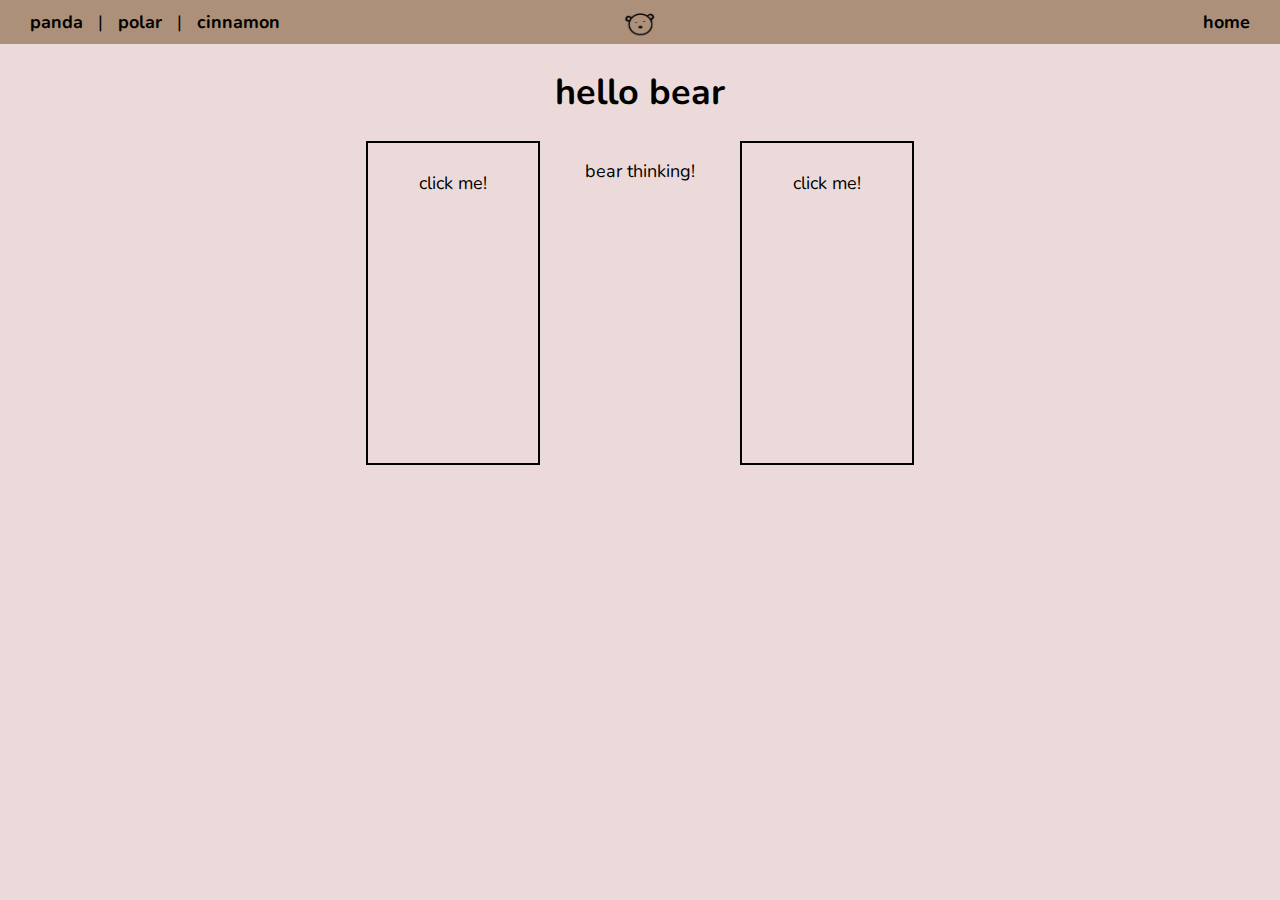
==== index.html @ 20833e6b "firstpush" ====
<!DOCTYPE html>
<html lang="en">
<head>
    <meta charset="UTF-8">
    <meta name="viewport" content="width=device-width, initial-scale=1.0">
    <link href="https://fonts.googleapis.com/css2?family=Nunito:ital,wght@0,200..1000;1,200..1000&display=swap" rel="stylesheet">
    <link rel="stylesheet" href="css/style.css">
    <title>bear html</title>
    <nav class="index-nav">
        <div class="nav-site">
            <a href="panda.html">panda</a> |
            <a href="polar.html">polar</a> |
            <a href="cinnamon.html">cinnamon</a>
        </div>
        <img class="logo" src="images/bearlogo.png" alt="silly bear logo face">
        <a class="home-nav" href="index.html">home</a>
    </nav> 
    <header>
        <h1>hello bear</h1>
    </header>
</head>
<body class="index-body">   
    <main>
        <div class="container">
            <div class="clickable-section">
                <p>click me!</p>
            </div>
            <div class="bear-container">
                <p>bear thinking!</p>
            </div>
            <div class="clickable-section">
                <p>click me!</p>
            </div>
        </div>
    </main>
    <!-- Footer -->
    <!-- <footer class="index-footer">
        <a href="index.html">Back to top!</a>
    </footer> -->
</body>
</html>
---- css/style.css ----
body {
    font-family: 'Nunito', sans-serif;
    font-size: 18px; 
    text-align: center;
    margin: 0;
    padding: 0;
}

nav {
    padding: 10px 20px;
    display: flex; 
    align-items: center; 
    justify-content: space-between;
    position: sticky; 
    top: 0;
    z-index: 100;
}

.index-body {
    background-color:  #ecdada;
}

.index-nav, .index-footer {
    background-color: #ad907a;
}

.panda-body {
    background-color: #f4f4f4;
}

.panda-nav, .panda-footer {
    background-color: #e0e0e0;
}

.polar-body {
    background-color: #e6f0f4;
}

.polar-nav, .polar-footer {
    background-color: #a5d8eb;
}

.cinnamon-body {
    background-color: #f5dec8;
}

.cinnamon-nav, .cinnamon-footer {
    background-color: #ba9f87;
}

.nav-site:last-of-type {
    margin-right: auto; 
}

.home-nav {
    margin-left: auto; 
}

.logo {
    width: 50px;
    height: 30px;
    position: absolute; /* Absolute positioning to center the logo */
    left: 50%; /* Move the logo to the center of the nav */
    transform: translateX(-50%); /* Adjust the logo back to perfect center */
}

nav a {
    text-decoration: none;
    color: #000;
    font-weight: bold;
    margin: 0 10px;
}

.container {
    margin: 20px;
}

.clickable-section {
    display: inline-block;
    width: 150px;
    height: 300px;
    border: 2px solid #000;
    text-align: center;
    vertical-align: top;
    margin: 0 20px;
    padding: 10px;
}

.bear-container {
    display: inline-block;
    vertical-align: top;
    margin: 0 20px;
}

.circle-container, .circle-container-two {
    display: grid;
    grid-template-columns: repeat(6, 1fr); /* Six equal columns */
    gap: 20px; /* Add spacing between items */
    justify-content: center; /* Center the grid horizontally */
    margin: 20px 0; /* Add vertical margin */
    width: fit-content; /* Shrink the grid to fit its content */
    margin-left: auto; /* Center horizontally */
    margin-right: auto; /* Center horizontally */
}

.circle-container-two {
    display: none; 
}

button {
    background-color: inherit;
    border-radius: 20px;  
    padding: 6px 10px; 
    font-weight: bold; 
}

.circle {
    width: 150px;
    height: 150px;
    border: 3px solid #4b4343;
    border-radius: 50%;
    display: flex;
    align-items: center;
    justify-content: center;
}

.nav-site a, .home-nav, footer a {
    display: inline-block;
}

.circle, .nav-site a, .home-nav, button, footer a {
    transition: transform 0.3s ease-in-out;
}

.circle:hover, .circle:focus, .nav-site a:hover, .nav-site a:focus, .home-nav:hover, .home-nav:focus, footer a:hover, 
footer a:focus {  
    transform: scale(1.1);
}

button:hover, button:focus, button:hover, button:focus, .facts:hover, .more-facts:hover, .details:hover, 
.embedded-video:hover, .jellycat:hover, .spotify:hover {
    transform: scale(1.03);
}


.facts, .details, .video, .more-facts, .links {
    margin: 20px auto;
    padding: 10px;
    width: 80%;
    text-align: left;
}

/* Apply common styles to containers */
.facts, .more-facts, .details, .embedded-video, .jellycat, .spotify {
    transition: transform 0.3s ease, box-shadow 0.3s ease; 
    border-radius: 10px; 
}

/* Hover effect for scaling and box shadow */
.facts:hover, .more-facts:hover, .details:hover, .embedded-video:hover, .jellycat:hover, .spotify:hover {
    box-shadow: 0 8px 15px rgba(0, 0, 0, 0.2); /* Add a stronger shadow */
}

footer {
    background-color: #f4f4f4;
    padding: 10px; 
    bottom: 0;
    box-sizing: border-box; /* Ensures padding is included in the total width */
    text-align: right; /* Align text to the right */
}

footer a {
    text-decoration: none;
    font-weight: bold;
    color: #000;
    margin-right: 10px; 
}

.embedded-video {
    width: 800px; 
    height: 500px;
}

.video {
    text-align: center;
}

.spotify{
    border-radius: 12px;   
    width: 800px; 
    height: 352px;
}

.jellycat{
    width: 450px; 
    height: 550px;
    border-radius: 20px; 
}
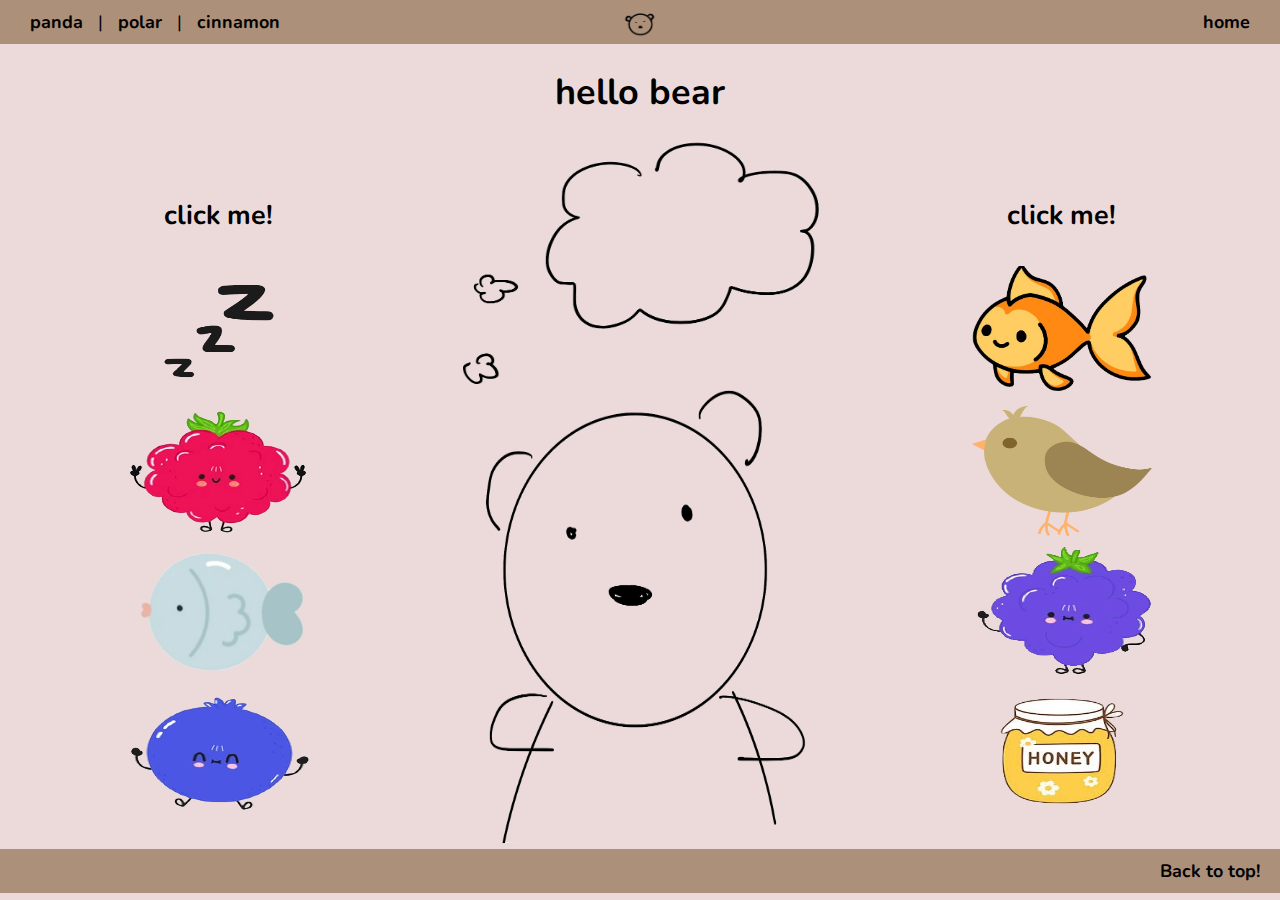
==== commit c781cfe6: "index" ====
--- a/index.html
+++ b/index.html
@@ -23,19 +23,33 @@
     <main>
         <div class="container">
             <div class="clickable-section">
-                <p>click me!</p>
+                <h2>click me!</h2>
+                <img class="click-img" src="images2/sleepingzzz.jpg" alt="sleeping symbol">
+                <img class="click-img" src="images2/berry1.jpg" alt="cute drawing of pink berry">
+                <img class="click-img" src="images2/fish2.jpg" alt="cute drawing of blue fish">
+                <img class="click-img" src="images2/berry2.jpg" alt="cute drawing of blue berry">
             </div>
-            <div class="bear-container">
-                <p>bear thinking!</p>
+            <div class="bear-area">
+                <div class="cloud-container">
+                    <img class="thinkcloud" src="images/thinkcloud.jpg" alt="cute drawing thought bubble">
+                </div>
+                <div class="bear-container">
+                    <img class="bearthink" src="images/bearthink.jpg" alt="cute drawing of a bear">
+                </div>
             </div>
             <div class="clickable-section">
-                <p>click me!</p>
+                <h2>click me!</h2>
+                <img class="click-img" src="images2/goldfish.jpg" alt="cute drawing of goldfish">
+                <img class="click-img" src="images2/bird.jpg" alt="cute drawing of a brown bird">
+                <img class="click-img" src="images2/berry3.jpg" alt="cute drawing of purple berry">
+                <img class="click-img" src="images2/honey.jpg" alt="cute drawing of honey pot">
             </div>
         </div>
     </main>
     <!-- Footer -->
-    <!-- <footer class="index-footer">
+    <footer class="index-footer">
         <a href="index.html">Back to top!</a>
-    </footer> -->
+    </footer>
+    <script src="javascript/index.js"></script>
 </body>
 </html>
--- a/css/style.css
+++ b/css/style.css
@@ -64,32 +64,14 @@
     transform: translateX(-50%); /* Adjust the logo back to perfect center */
 }
 
-nav a {
-    text-decoration: none;
+nav a, ul a {
     color: #000;
     font-weight: bold;
     margin: 0 10px;
 }
 
-.container {
-    margin: 20px;
-}
-
-.clickable-section {
-    display: inline-block;
-    width: 150px;
-    height: 300px;
-    border: 2px solid #000;
-    text-align: center;
-    vertical-align: top;
-    margin: 0 20px;
-    padding: 10px;
-}
-
-.bear-container {
-    display: inline-block;
-    vertical-align: top;
-    margin: 0 20px;
+nav a {
+    text-decoration: none; 
 }
 
 .circle-container, .circle-container-two {
@@ -128,17 +110,17 @@
     display: inline-block;
 }
 
-.circle, .nav-site a, .home-nav, button, footer a {
+.circle, .nav-site a, .home-nav, button, footer a, .click-img {
     transition: transform 0.3s ease-in-out;
 }
 
 .circle:hover, .circle:focus, .nav-site a:hover, .nav-site a:focus, .home-nav:hover, .home-nav:focus, footer a:hover, 
-footer a:focus {  
+footer a:focus, .click-img:hover, .click-img:focus {  
     transform: scale(1.1);
 }
 
 button:hover, button:focus, button:hover, button:focus, .facts:hover, .more-facts:hover, .details:hover, 
-.embedded-video:hover, .jellycat:hover, .spotify:hover {
+.embedded-video:hover, .jellycat:hover, .spotify:hover, .links:hover {
     transform: scale(1.03);
 }
 
@@ -151,13 +133,13 @@
 }
 
 /* Apply common styles to containers */
-.facts, .more-facts, .details, .embedded-video, .jellycat, .spotify {
+.facts, .more-facts, .details, .embedded-video, .jellycat, .spotify, .links {
     transition: transform 0.3s ease, box-shadow 0.3s ease; 
     border-radius: 10px; 
 }
 
 /* Hover effect for scaling and box shadow */
-.facts:hover, .more-facts:hover, .details:hover, .embedded-video:hover, .jellycat:hover, .spotify:hover {
+.facts:hover, .more-facts:hover, .details:hover, .embedded-video:hover, .jellycat:hover, .spotify:hover, .links:hover {
     box-shadow: 0 8px 15px rgba(0, 0, 0, 0.2); /* Add a stronger shadow */
 }
 
@@ -195,4 +177,48 @@
     width: 450px; 
     height: 550px;
     border-radius: 20px; 
-}+}
+
+.bearthink {
+    width: 338px;
+    height: 453px; 
+}
+
+.thinkcloud {
+    width: 366px; 
+    height: 243px;
+}
+
+.container {
+    display: grid;
+    grid-template-columns: 1fr auto 1fr; /* Three columns: left clickable section, bear area, right clickable section */
+    align-items: center; /* Align items vertically */
+    gap: 20px; /* Add spacing between columns */
+}
+
+.click-img{
+    width: 180px; 
+    height: 130px;
+}
+
+.clickable-section {
+    display: grid; 
+    grid-template-columns: repeat(1, 1fr);
+    justify-items: center; /* Center content horizontally */
+    gap: 10px; /* Space between each item */
+}
+
+.cloud-container {
+    position: relative; /* Ensure the thought bubble container is a positioning context */
+}
+
+.overlay-image {
+    position: absolute;
+    top: 40%; /* Adjust this value to align the image vertically */
+    left: 60%; /* Adjust this value to align the image horizontally */
+    transform: translate(-50%, -50%); /* Center the overlay image */
+    pointer-events: auto; /* Make sure clicks pass through the overlay image */
+    width: 180px; 
+    height: 130px;
+}
+
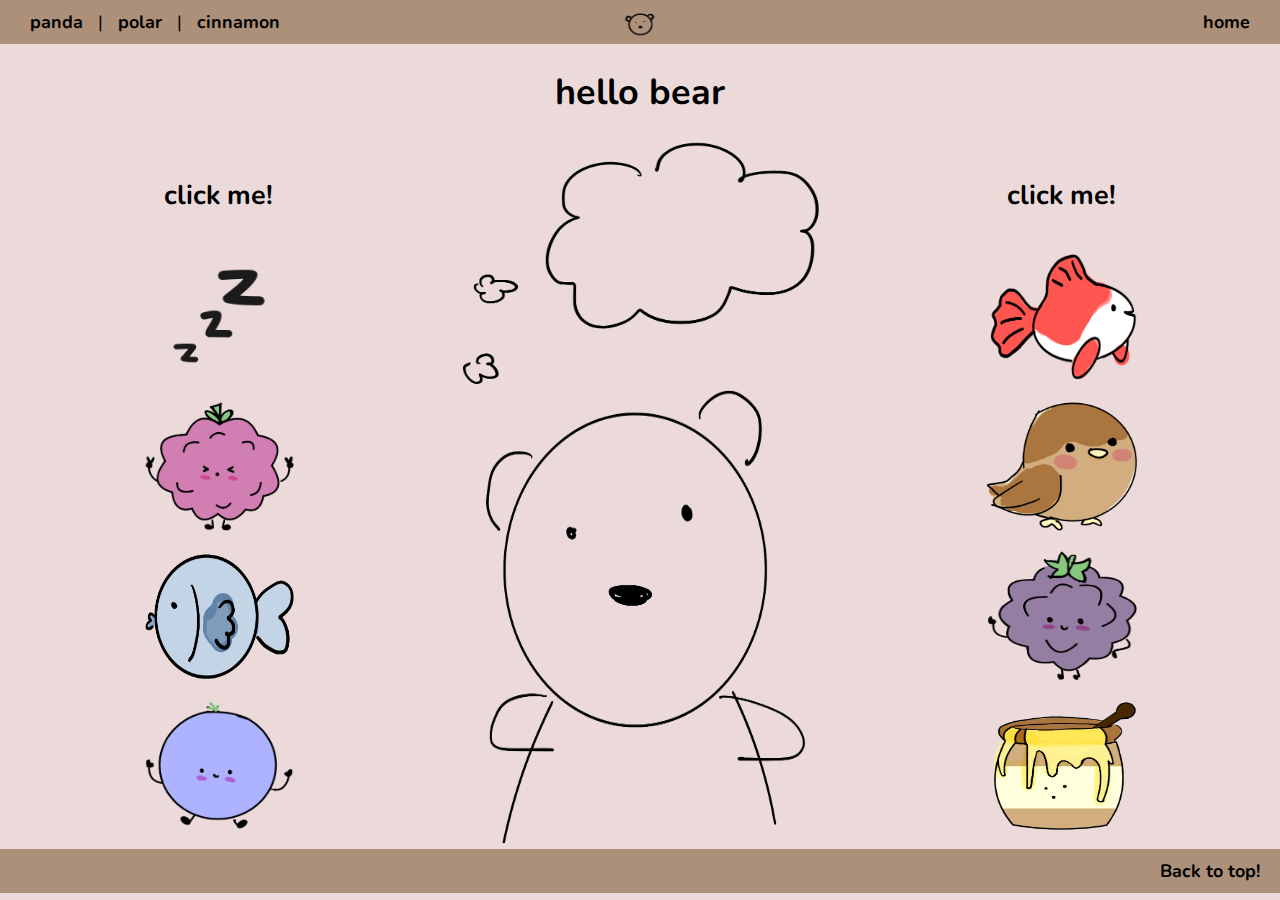
==== commit 0fa6027e: "m" ====
--- a/index.html
+++ b/index.html
@@ -39,7 +39,7 @@
             </div>
             <div class="clickable-section">
                 <h2>click me!</h2>
-                <img class="click-img" src="images2/goldfish.jpg" alt="cute drawing of goldfish">
+                <img class="click-img" src="images2/fish.jpg" alt="cute drawing of goldfish">
                 <img class="click-img" src="images2/bird.jpg" alt="cute drawing of a brown bird">
                 <img class="click-img" src="images2/berry3.jpg" alt="cute drawing of purple berry">
                 <img class="click-img" src="images2/honey.jpg" alt="cute drawing of honey pot">
--- a/css/style.css
+++ b/css/style.css
@@ -59,6 +59,7 @@
 .logo {
     width: 50px;
     height: 30px;
+    display: none;
     position: absolute; /* Absolute positioning to center the logo */
     left: 50%; /* Move the logo to the center of the nav */
     transform: translateX(-50%); /* Adjust the logo back to perfect center */
@@ -75,7 +76,6 @@
 }
 
 .circle-container, .circle-container-two {
-    display: grid;
     grid-template-columns: repeat(6, 1fr); /* Six equal columns */
     gap: 20px; /* Add spacing between items */
     justify-content: center; /* Center the grid horizontally */
@@ -85,18 +85,29 @@
     margin-right: auto; /* Center horizontally */
 }
 
-.circle-container-two {
+.phone-container {
+    display: flex;
+    justify-content: center; 
+    align-items: center; 
+    gap: 20px; 
+    position: relative;
+    margin: auto; 
+}
+
+.circle-container, .circle-container-two, #see-more {
     display: none; 
 }
 
 button {
+    color:#000;
     background-color: inherit;
+    border: 2px solid #4b4343;
     border-radius: 20px;  
     padding: 6px 10px; 
     font-weight: bold; 
 }
 
-.circle {
+.circle, .mySlides {
     width: 150px;
     height: 150px;
     border: 3px solid #4b4343;
@@ -134,7 +145,7 @@
 
 /* Apply common styles to containers */
 .facts, .more-facts, .details, .embedded-video, .jellycat, .spotify, .links {
-    transition: transform 0.3s ease, box-shadow 0.3s ease; 
+    transition: transform 0.4s ease, box-shadow 0.4s ease; 
     border-radius: 10px; 
 }
 
@@ -159,8 +170,8 @@
 }
 
 .embedded-video {
-    width: 800px; 
-    height: 500px;
+    width: 350; 
+    height: 200px;
 }
 
 .video {
@@ -169,22 +180,23 @@
 
 .spotify{
     border-radius: 12px;   
-    width: 800px; 
+    width: 300px; 
     height: 352px;
 }
 
 .jellycat{
-    width: 450px; 
-    height: 550px;
+    width: 300px; 
+    height: 400px;
     border-radius: 20px; 
 }
 
 .bearthink {
-    width: 338px;
-    height: 453px; 
+    width: 438px;
+    height: 653px; 
 }
 
 .thinkcloud {
+    display:none;
     width: 366px; 
     height: 243px;
 }
@@ -197,12 +209,13 @@
 }
 
 .click-img{
-    width: 180px; 
+    width: 150px; 
     height: 130px;
+    padding: 5px;
 }
 
 .clickable-section {
-    display: grid; 
+    display: none; 
     grid-template-columns: repeat(1, 1fr);
     justify-items: center; /* Center content horizontally */
     gap: 10px; /* Space between each item */
@@ -222,3 +235,83 @@
     height: 130px;
 }
 
+@media (min-width: 720px) {
+    .logo {
+        display: block;
+    }
+
+    #see-more, .thinkcloud{
+        display: inline-block; 
+    }
+
+    .phone-container {
+        display: none;
+    }
+
+    .circle-container, .clickable-section {
+        display: grid; 
+    }
+
+    .embedded-video {
+        width: 800px; 
+        height: 500px;
+    }
+
+    .spotify{
+        width: 800px; 
+    }
+    
+    .jellycat{
+        width: 450px; 
+        height: 550px;
+    }
+
+    .bearthink {
+        width: 338px;
+        height: 453px; 
+    }
+}
+
+@media (prefers-reduced-motion: reduce) {
+    .circle, .nav-site a, .home-nav, button, footer a, .click-img, .facts, .more-facts, .details, .embedded-video, 
+    .jellycat, .spotify, .links {
+        transition: none;
+    }
+    
+    .circle:hover, .circle:focus, .nav-site a:hover, .nav-site a:focus, .home-nav:hover, .home-nav:focus, footer a:hover, 
+    footer a:focus, .click-img:hover, .click-img:focus, button:hover, button:focus, button:hover, button:focus, .facts:hover, 
+    .more-facts:hover, .details:hover, .embedded-video:hover, .jellycat:hover, .spotify:hover, .links:hover {
+        transform: none;
+    }
+    
+    /* Hover effect for scaling and box shadow */
+    .facts:hover, .more-facts:hover, .details:hover, .embedded-video:hover, .jellycat:hover, .spotify:hover, .links:hover {
+        box-shadow: none; /* Add a stronger shadow */
+    }
+
+    .spotify, .reduce{
+        display: none; 
+    }
+}
+
+@media (prefers-color-scheme: dark){
+    .logo {
+        filter: invert(1); /* Invert the logo colors */
+    }
+
+    .panda-body {
+        background-color: #414040; 
+    }
+
+    .panda-body, .panda-see, #panda-nav, #panda-nav a, #panda-home, .panda-link a, #panda-footer{
+        color: #ffffff; /* Change the font color to white */
+    }
+
+    .panda-nav, .panda-footer {
+        background-color: #1f1f1f; /* Set a darker shade for the nav and footer */
+    }
+
+    button {
+        border-color: #ffffff;
+    }
+}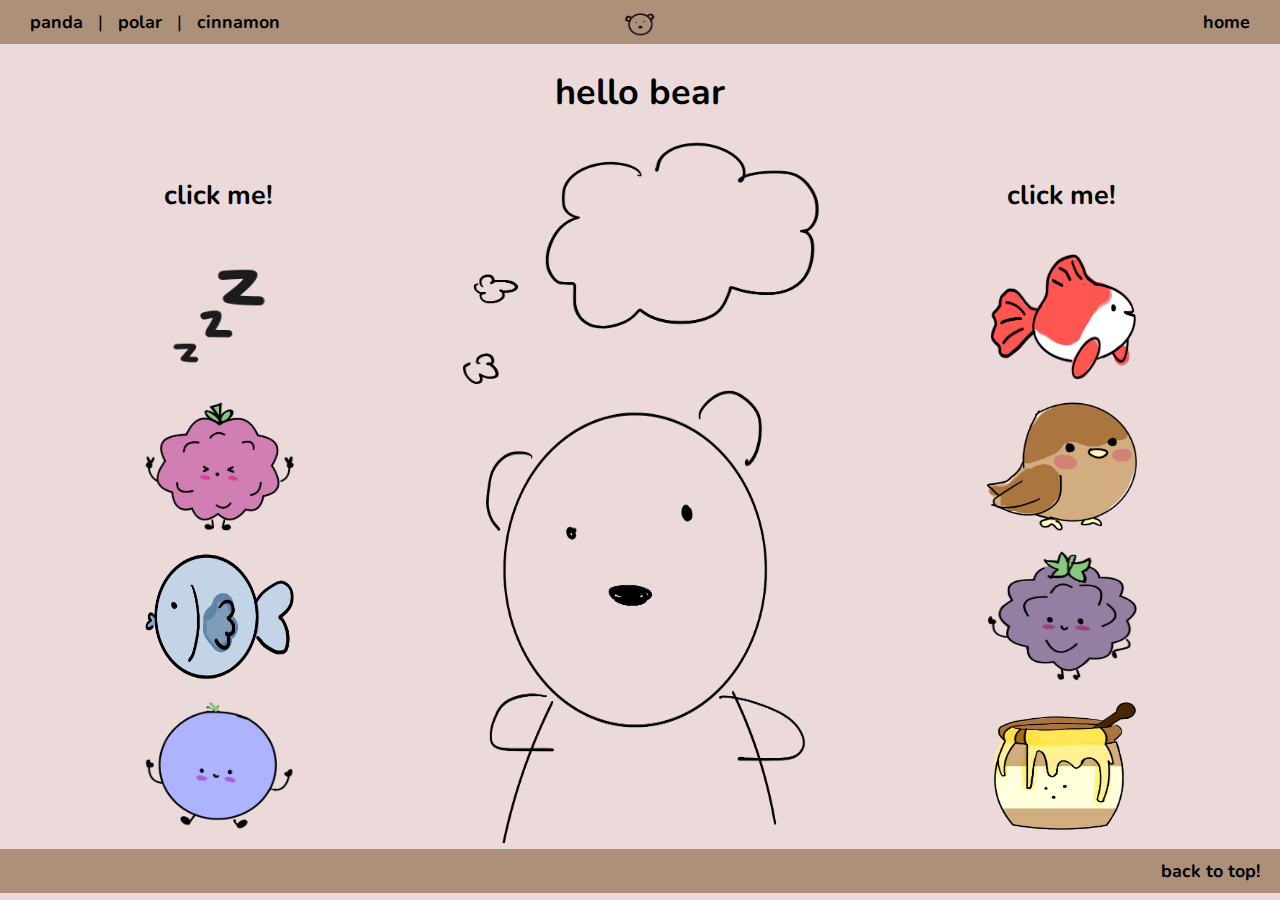
==== commit 09e5a176: "m" ====
--- a/index.html
+++ b/index.html
@@ -48,7 +48,7 @@
     </main>
     <!-- Footer -->
     <footer class="index-footer">
-        <a href="index.html">Back to top!</a>
+        <a href="index.html">back to top!</a>
     </footer>
     <script src="javascript/index.js"></script>
 </body>
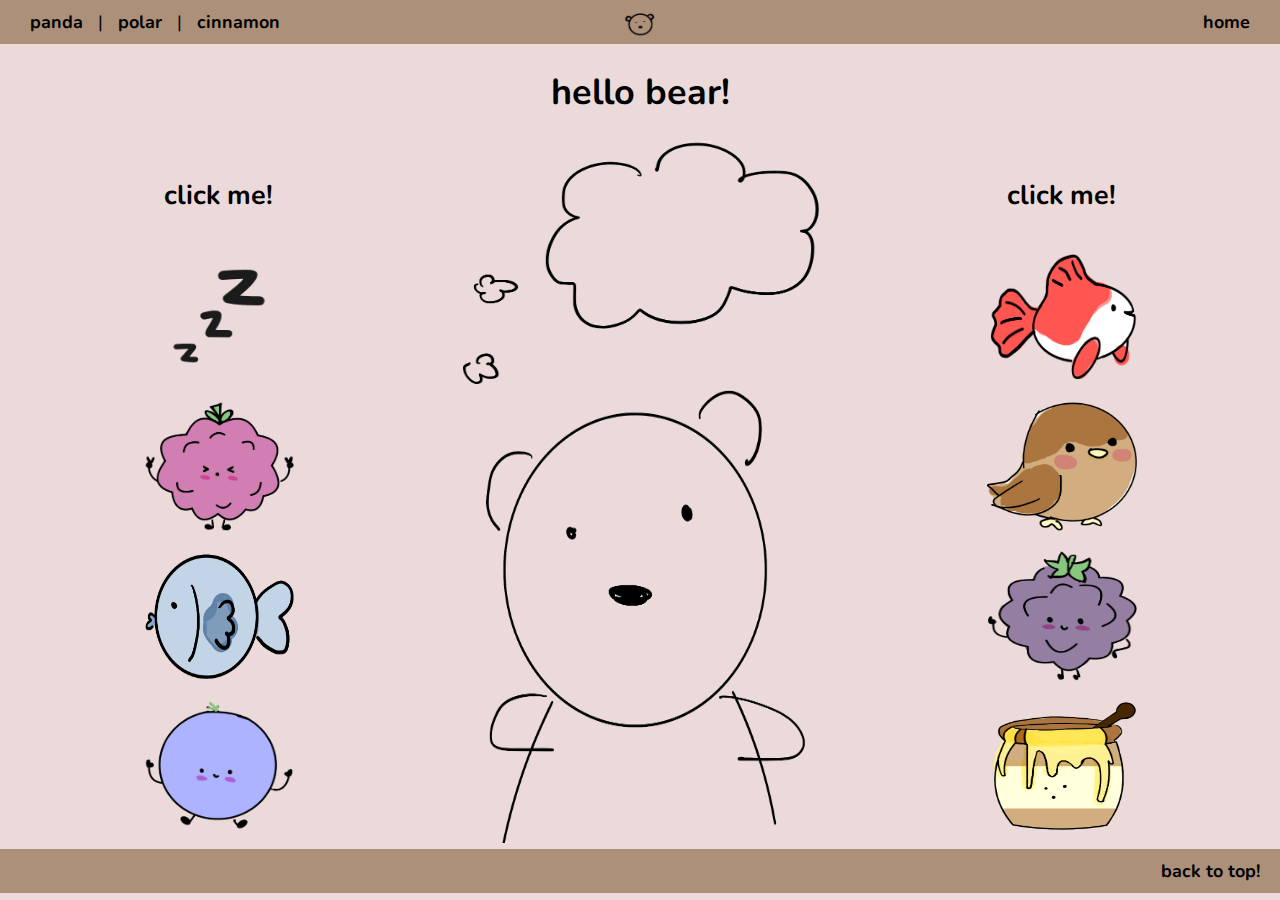
==== commit 75a21048: "comments+finalchanges" ====
--- a/index.html
+++ b/index.html
@@ -3,25 +3,36 @@
 <head>
     <meta charset="UTF-8">
     <meta name="viewport" content="width=device-width, initial-scale=1.0">
+    <!-- Link to Google Fonts for Nunito font -->
     <link href="https://fonts.googleapis.com/css2?family=Nunito:ital,wght@0,200..1000;1,200..1000&display=swap" rel="stylesheet">
+    <!-- Link to CSS stylesheet -->
     <link rel="stylesheet" href="css/style.css">
+    <!-- Page title -->
     <title>bear html</title>
+    <!-- Navigation bar -->
     <nav class="index-nav">
         <div class="nav-site">
+            <!-- Navigation links to different bear types -->
             <a href="panda.html">panda</a> |
             <a href="polar.html">polar</a> |
             <a href="cinnamon.html">cinnamon</a>
         </div>
+        <!-- Bear logo -->
         <img class="logo" src="images/bearlogo.png" alt="silly bear logo face">
+
+        <!-- Link to home page -->
         <a class="home-nav" href="index.html">home</a>
     </nav> 
+    <!-- Header section -->
     <header>
-        <h1>hello bear</h1>
+        <h1>hello bear!</h1>
     </header>
 </head>
 <body class="index-body">   
+    <!-- Main content -->
     <main>
         <div class="container">
+            <!-- Clickable section 1 -->
             <div class="clickable-section">
                 <h2>click me!</h2>
                 <img class="click-img" src="images2/sleepingzzz.jpg" alt="sleeping symbol">
@@ -29,6 +40,7 @@
                 <img class="click-img" src="images2/fish2.jpg" alt="cute drawing of blue fish">
                 <img class="click-img" src="images2/berry2.jpg" alt="cute drawing of blue berry">
             </div>
+            <!-- Bear and Thought Bubble Image -->
             <div class="bear-area">
                 <div class="cloud-container">
                     <img class="thinkcloud" src="images/thinkcloud.jpg" alt="cute drawing thought bubble">
@@ -37,6 +49,7 @@
                     <img class="bearthink" src="images/bearthink.jpg" alt="cute drawing of a bear">
                 </div>
             </div>
+            <!-- Clickable section 2 -->
             <div class="clickable-section">
                 <h2>click me!</h2>
                 <img class="click-img" src="images2/fish.jpg" alt="cute drawing of goldfish">
@@ -46,10 +59,12 @@
             </div>
         </div>
     </main>
-    <!-- Footer -->
+    <!-- Footer section -->
     <footer class="index-footer">
         <a href="index.html">back to top!</a>
     </footer>
+
+    <!-- Link to JavaScript -->
     <script src="javascript/index.js"></script>
 </body>
-</html>
+</html>--- a/css/style.css
+++ b/css/style.css
@@ -1,317 +1,342 @@
+/* General body styling */
 body {
-    font-family: 'Nunito', sans-serif;
-    font-size: 18px; 
-    text-align: center;
-    margin: 0;
-    padding: 0;
-}
-
+    font-family: 'Nunito', sans-serif; /* Sets the font family for the entire body */
+    font-size: 18px; /* Default font size */
+    text-align: center; /* Centers text alignment */
+    margin: 0; /* Removes default margin */
+    padding: 0; /* Removes default padding */
+}
+
+/* Navigation bar styling */
 nav {
-    padding: 10px 20px;
-    display: flex; 
-    align-items: center; 
-    justify-content: space-between;
-    position: sticky; 
-    top: 0;
-    z-index: 100;
-}
-
+    padding: 10px 20px; /* Adds padding inside the nav bar */
+    display: flex; /* Uses flexbox layout */
+    align-items: center; /* Centers items vertically */
+    justify-content: space-between; /* Spaces items evenly across the nav */
+    position: sticky; /* Keeps the nav bar fixed at the top while scrolling */
+    top: 0; /* Sets the top position */
+    z-index: 100; /* Ensures the nav bar appears above other elements */
+}
+
+/* Background styling for different sections/pages */
 .index-body {
-    background-color:  #ecdada;
+    background-color: #ecdada; /* Light pink background for index page */
 }
 
 .index-nav, .index-footer {
-    background-color: #ad907a;
+    background-color: #ad907a; /* Brown background for nav and footer on index page */
 }
 
 .panda-body {
-    background-color: #f4f4f4;
+    background-color: #f4f4f4; /* Light gray background for panda section */
 }
 
 .panda-nav, .panda-footer {
-    background-color: #e0e0e0;
+    background-color: #e0e0e0; /* Light gray background for nav and footer in panda section */
 }
 
 .polar-body {
-    background-color: #e6f0f4;
+    background-color: #e6f0f4; /* Light blue background for polar section */
 }
 
 .polar-nav, .polar-footer {
-    background-color: #a5d8eb;
+    background-color: #a5d8eb; /* Sky blue background for nav and footer in polar section */
 }
 
 .cinnamon-body {
-    background-color: #f5dec8;
+    background-color: #f5dec8; /* Beige background for cinnamon section */
 }
 
 .cinnamon-nav, .cinnamon-footer {
-    background-color: #ba9f87;
-}
-
+    background-color: #ba9f87; /* Light brown background for nav and footer in cinnamon section */
+}
+
+/* Navigation alignment */
 .nav-site:last-of-type {
-    margin-right: auto; 
+    margin-right: auto; /* Pushes the info nav links to the left */
 }
 
 .home-nav {
-    margin-left: auto; 
-}
-
+    margin-left: auto; /* Pushes home nav to the right */
+}
+
+/* Logo styling */
 .logo {
-    width: 50px;
-    height: 30px;
-    display: none;
-    position: absolute; /* Absolute positioning to center the logo */
-    left: 50%; /* Move the logo to the center of the nav */
-    transform: translateX(-50%); /* Adjust the logo back to perfect center */
-}
-
+    width: 50px; /* Logo width */
+    height: 30px; /* Logo height */
+    display: none; /* Hidden by default */
+    position: absolute; /* Positions the logo in relation to the nav */
+    left: 50%; /* Centers the logo horizontally */
+    transform: translateX(-50%); /* Further adjusts to center accurately */
+}
+
+/* Styling for links */
 nav a, ul a {
-    color: #000;
-    font-weight: bold;
-    margin: 0 10px;
+    color: #000; /* Black text color */
+    font-weight: bold; /* Makes text bold */
+    margin: 0 10px; /* Adds horizontal spacing between links */
 }
 
 nav a {
-    text-decoration: none; 
-}
-
+    text-decoration: none; /* Removes underline from links */
+}
+
+/* Grid container styling */
 .circle-container, .circle-container-two {
     grid-template-columns: repeat(6, 1fr); /* Six equal columns */
-    gap: 20px; /* Add spacing between items */
-    justify-content: center; /* Center the grid horizontally */
-    margin: 20px 0; /* Add vertical margin */
-    width: fit-content; /* Shrink the grid to fit its content */
-    margin-left: auto; /* Center horizontally */
-    margin-right: auto; /* Center horizontally */
-}
-
+    gap: 20px; /* Spacing between grid items */
+    justify-content: center; /* Centers grid horizontally */
+    margin: 20px 0; /* Adds vertical spacing */
+    width: fit-content; /* Adjusts grid size to fit its content */
+    margin-left: auto; /* Centers grid horizontally */
+    margin-right: auto; /* Centers grid horizontally */
+}
+
+/* Centering content inside phone container */
 .phone-container {
-    display: flex;
-    justify-content: center; 
-    align-items: center; 
-    gap: 20px; 
+    display: flex; /* Uses flexbox layout */
+    justify-content: center; /* Centers items horizontally */
+    align-items: center; /* Centers items vertically */
+    gap: 20px; /* Adds spacing between items */
     position: relative;
-    margin: auto; 
-}
-
+    margin: auto; /* Centers container */
+}
+
+/* Hides elements for mobile view */
 .circle-container, .circle-container-two, #see-more {
-    display: none; 
-}
-
+    display: none;
+}
+
+/* Button styling */
 button {
-    color:#000;
-    background-color: inherit;
-    border: 2px solid #4b4343;
-    border-radius: 20px;  
-    padding: 6px 10px; 
-    font-weight: bold; 
-}
-
+    color: #000; /* Black text color */
+    background-color: inherit; /* Inherits background from parent */
+    border: 2px solid #4b4343; /* Dark border color */
+    border-radius: 20px; /* Rounded corners */
+    padding: 6px 10px; /* Button padding */
+    font-weight: bold; /* Bold text */
+}
+
+/* Circle and slideshow styling */
 .circle, .mySlides {
-    width: 150px;
-    height: 150px;
-    border: 3px solid #4b4343;
-    border-radius: 50%;
-    display: flex;
-    align-items: center;
-    justify-content: center;
-}
-
+    width: 150px; /* Circle width */
+    height: 150px; /* Circle height */
+    border: 3px solid #4b4343; /* Dark border color */
+    border-radius: 50%; /* Makes it circular */
+    display: flex; /* Uses flexbox */
+    align-items: center; /* Centers items vertically */
+    justify-content: center; /* Centers items horizontally */
+}
+
+/* Styling for links in various containers */
 .nav-site a, .home-nav, footer a {
     display: inline-block;
 }
 
+/* Hover effects for interactive elements */
 .circle, .nav-site a, .home-nav, button, footer a, .click-img {
-    transition: transform 0.3s ease-in-out;
+    transition: transform 0.3s ease-in-out; /* Adds a smooth scaling animation */
 }
 
 .circle:hover, .circle:focus, .nav-site a:hover, .nav-site a:focus, .home-nav:hover, .home-nav:focus, footer a:hover, 
-footer a:focus, .click-img:hover, .click-img:focus {  
-    transform: scale(1.1);
-}
-
-button:hover, button:focus, button:hover, button:focus, .facts:hover, .more-facts:hover, .details:hover, 
-.embedded-video:hover, .jellycat:hover, .spotify:hover, .links:hover {
-    transform: scale(1.03);
-}
-
-
+footer a:focus, .click-img:hover, .click-img:focus {
+    transform: scale(1.1); /* Enlarges the element on hover */
+}
+
+button:hover, button:focus, .facts:hover, .more-facts:hover, .details:hover, .embedded-video:hover, .jellycat:hover, 
+.spotify:hover, .links:hover {
+    transform: scale(1.03); /* Slightly enlarges button and content items on hover but by not as much*/
+}
+
+/* Styling for the containers */
 .facts, .details, .video, .more-facts, .links {
-    margin: 20px auto;
-    padding: 10px;
-    width: 80%;
-    text-align: left;
-}
-
-/* Apply common styles to containers */
+    margin: 20px auto; /* Centers content vertically and horizontally */
+    padding: 10px; /* Adds padding inside content containers */
+    width: 80%; /* Limits width to 80% of parent */
+    text-align: left; /* Left-aligns text */
+}
+
+/* Common styles for containers */
 .facts, .more-facts, .details, .embedded-video, .jellycat, .spotify, .links {
-    transition: transform 0.4s ease, box-shadow 0.4s ease; 
-    border-radius: 10px; 
-}
-
-/* Hover effect for scaling and box shadow */
+    transition: transform 0.4s ease, box-shadow 0.4s ease; /* Adds scaling and shadow animation */
+    border-radius: 10px; /* Rounded corners */
+}
+
+/* Hover effects for scaling and shadow */
 .facts:hover, .more-facts:hover, .details:hover, .embedded-video:hover, .jellycat:hover, .spotify:hover, .links:hover {
-    box-shadow: 0 8px 15px rgba(0, 0, 0, 0.2); /* Add a stronger shadow */
-}
-
+    box-shadow: 0 8px 15px rgba(0, 0, 0, 0.2); /* Adds shadow effect on hover */
+}
+
+/* Footer styling */
 footer {
-    background-color: #f4f4f4;
-    padding: 10px; 
-    bottom: 0;
-    box-sizing: border-box; /* Ensures padding is included in the total width */
-    text-align: right; /* Align text to the right */
+    background-color: #f4f4f4; /* Light gray background */
+    padding: 10px; /* Padding inside footer */
+    bottom: 0; /* Aligns footer at the bottom */
+    box-sizing: border-box; /* Includes padding in element width */
+    text-align: right; /* Aligns text to the right */
 }
 
 footer a {
-    text-decoration: none;
-    font-weight: bold;
-    color: #000;
-    margin-right: 10px; 
-}
-
+    text-decoration: none; /* Removes underline from footer links */
+    font-weight: bold; /* Makes text bold */
+    color: #000; /* Black text color */
+    margin-right: 10px; /* Adds spacing between footer links */
+}
+
+/* Styling for embedded video */
 .embedded-video {
-    width: 350; 
-    height: 200px;
-}
-
+    width: 350; /* Video width */
+    height: 200px; /* Video height */
+}
+
+/* Centering for video container */
 .video {
     text-align: center;
 }
 
-.spotify{
-    border-radius: 12px;   
-    width: 300px; 
-    height: 352px;
-}
-
-.jellycat{
-    width: 300px; 
-    height: 400px;
-    border-radius: 20px; 
-}
-
+/* Styling for Spotify widget */
+.spotify {
+    border-radius: 12px; /* Rounded corners */
+    width: 300px; /* Widget width */
+    height: 352px; /* Widget height */
+}
+
+/* Styling for Jellycat widget */
+.jellycat {
+    width: 300px; /* Widget width */
+    height: 400px; /* Widget height */
+    border-radius: 20px; /* Rounded corners */
+}
+
+/* Styling for "bear think" images */
 .bearthink {
-    width: 438px;
-    height: 653px; 
+    width: 438px; /* Image width */
+    height: 653px; /* Image height */
 }
 
 .thinkcloud {
-    display:none;
-    width: 366px; 
-    height: 243px;
-}
-
+    display: none; /* Hidden by default */
+    width: 366px; /* Image width */
+    height: 243px; /* Image height */
+}
+
+/* Grid layout for containers */
 .container {
-    display: grid;
-    grid-template-columns: 1fr auto 1fr; /* Three columns: left clickable section, bear area, right clickable section */
-    align-items: center; /* Align items vertically */
-    gap: 20px; /* Add spacing between columns */
-}
-
-.click-img{
-    width: 150px; 
-    height: 130px;
-    padding: 5px;
-}
-
+    display: grid; /* Uses grid layout */
+    grid-template-columns: 1fr auto 1fr; /* Defines three columns */
+    align-items: center; /* Centers items vertically */
+    gap: 20px; /* Adds spacing between columns */
+}
+
+/* Styling for clickable images */
+.click-img {
+    width: 150px; /* Image width */
+    height: 130px; /* Image height */
+    padding: 5px; /* Adds padding around image */
+}
+
+/* Grid layout for hidden sections */
 .clickable-section {
-    display: none; 
-    grid-template-columns: repeat(1, 1fr);
-    justify-items: center; /* Center content horizontally */
-    gap: 10px; /* Space between each item */
-}
-
+    display: none; /* Hidden by default */
+    grid-template-columns: repeat(1, 1fr); /* Single-column layout */
+    justify-items: center; /* Centers content horizontally */
+    gap: 10px; /* Adds spacing between items */
+}
+
+/* Positioning for overlay images */
 .cloud-container {
-    position: relative; /* Ensure the thought bubble container is a positioning context */
+    position: relative; /* Creates a positioning context */
 }
 
 .overlay-image {
-    position: absolute;
-    top: 40%; /* Adjust this value to align the image vertically */
-    left: 60%; /* Adjust this value to align the image horizontally */
-    transform: translate(-50%, -50%); /* Center the overlay image */
-    pointer-events: auto; /* Make sure clicks pass through the overlay image */
-    width: 180px; 
-    height: 130px;
-}
-
+    position: absolute; /* Positions overlay image */
+    top: 40%; /* Vertical position adjustment */
+    left: 60%; /* Horizontal position adjustment */
+    transform: translate(-50%, -50%); /* Centers overlay */
+    pointer-events: auto; /* Ensures clicks work on the overlay */
+    width: 180px; /* Overlay width */
+    height: 130px; /* Overlay height */
+}
+
+/* Responsive design: larger screens */
 @media (min-width: 720px) {
     .logo {
-        display: block;
-    }
-
-    #see-more, .thinkcloud{
-        display: inline-block; 
+        display: block; /* Displays logo on larger screens */
+    }
+
+    #see-more, .thinkcloud {
+        display: inline-block; /* Displays elements on larger screens */
     }
 
     .phone-container {
-        display: none;
+        display: none; /* Hides phone container on larger screens */
     }
 
     .circle-container, .clickable-section {
-        display: grid; 
+        display: grid; /* Displays grids on larger screens */
     }
 
     .embedded-video {
-        width: 800px; 
+        width: 800px; /* Larger video size */
         height: 500px;
     }
 
-    .spotify{
-        width: 800px; 
-    }
-    
-    .jellycat{
-        width: 450px; 
+    .spotify {
+        width: 800px; /* Larger Spotify widget */
+    }
+
+    .jellycat {
+        width: 450px; /* Larger Jellycat widget */
         height: 550px;
     }
 
     .bearthink {
-        width: 338px;
-        height: 453px; 
-    }
-}
-
+        width: 338px; /* Smaller bear think image for larger screens */
+        height: 453px;
+    }
+}
+
+/* Reduced motion preferences */
 @media (prefers-reduced-motion: reduce) {
     .circle, .nav-site a, .home-nav, button, footer a, .click-img, .facts, .more-facts, .details, .embedded-video, 
     .jellycat, .spotify, .links {
-        transition: none;
-    }
-    
+        transition: none; /* Disables animations */
+    }
+
     .circle:hover, .circle:focus, .nav-site a:hover, .nav-site a:focus, .home-nav:hover, .home-nav:focus, footer a:hover, 
-    footer a:focus, .click-img:hover, .click-img:focus, button:hover, button:focus, button:hover, button:focus, .facts:hover, 
-    .more-facts:hover, .details:hover, .embedded-video:hover, .jellycat:hover, .spotify:hover, .links:hover {
-        transform: none;
-    }
-    
-    /* Hover effect for scaling and box shadow */
+    footer a:focus, .click-img:hover, .click-img:focus, button:hover, button:focus, .facts:hover, .more-facts:hover, 
+    .details:hover, .embedded-video:hover, .jellycat:hover, .spotify:hover, .links:hover {
+        transform: none; /* Disables scaling */
+    }
+
     .facts:hover, .more-facts:hover, .details:hover, .embedded-video:hover, .jellycat:hover, .spotify:hover, .links:hover {
-        box-shadow: none; /* Add a stronger shadow */
-    }
-
-    .spotify, .reduce{
-        display: none; 
-    }
-}
-
-@media (prefers-color-scheme: dark){
-    .logo {
-        filter: invert(1); /* Invert the logo colors */
+        box-shadow: none; /* Removes shadow effect */
+    }
+
+    .spotify, .reduce {
+        display: none; /* Hides specific elements */
+    }
+}
+
+/* Dark mode preferences */
+@media (prefers-color-scheme: dark) {
+    #panda-logo {
+        filter: invert(1); /* Inverts colors for logo */
     }
 
     .panda-body {
-        background-color: #414040; 
-    }
-
-    .panda-body, .panda-see, #panda-nav, #panda-nav a, #panda-home, .panda-link a, #panda-footer{
-        color: #ffffff; /* Change the font color to white */
+        background-color: #414040; /* Dark background for panda section */
+    }
+
+    .panda-body, .panda-see, #panda-nav, #panda-nav a, #panda-home, .panda-link a, #panda-footer {
+        color: #ffffff; /* White text for dark mode */
     }
 
     .panda-nav, .panda-footer {
-        background-color: #1f1f1f; /* Set a darker shade for the nav and footer */
+        background-color: #1f1f1f; /* Darker background for nav and footer */
     }
 
     button {
-        border-color: #ffffff;
+        border-color: #ffffff; /* White border for buttons */
     }
 }